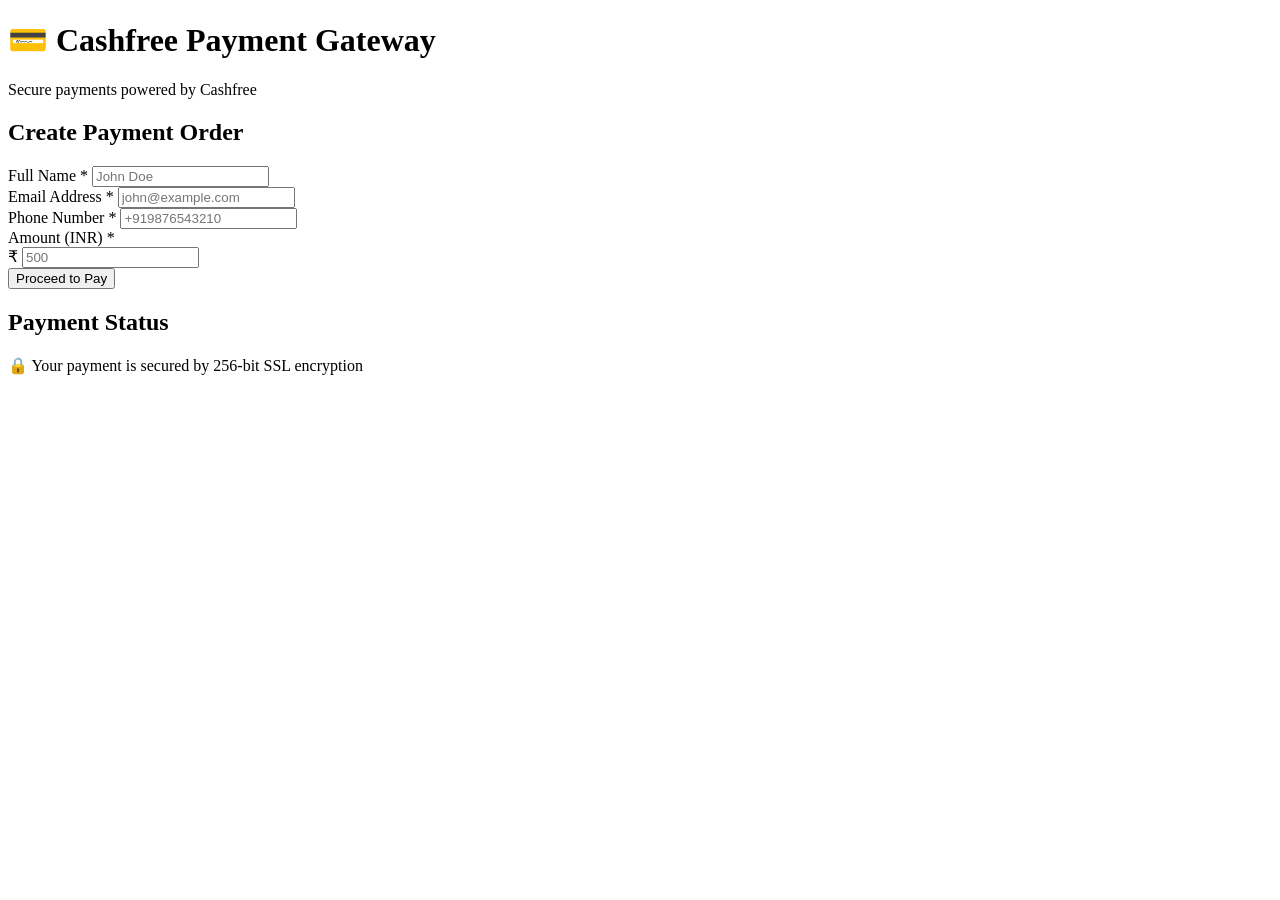
==== public/index.html @ b81585cf "Fix Cashfree SDK integration: add script tag, fix SDK v3 API, add validation and logging Co-authored" ====
<!DOCTYPE html>
<html lang="en">
<head>
  <meta charset="UTF-8" />
  <meta name="viewport" content="width=device-width, initial-scale=1.0" />
  <title>Payment Gateway – Create Order</title>
  <link rel="stylesheet" href="/css/styles.css" />
  <script src="https://sdk.cashfree.com/js/core/3.0.0/cashfree.js"></script>
</head>
<body>
  <div class="container">
    <header class="page-header">
      <h1>💳 Cashfree Payment Gateway</h1>
      <p class="subtitle">Secure payments powered by Cashfree</p>
    </header>

    <main>
      <section class="card" id="orderFormSection">
        <h2>Create Payment Order</h2>
        <form id="orderForm" novalidate>
          <div class="form-group">
            <label for="customerName">Full Name <span class="required">*</span></label>
            <input
              type="text"
              id="customerName"
              name="customerName"
              placeholder="John Doe"
              required
              maxlength="100"
              autocomplete="name"
            />
            <span class="error-msg" id="nameError"></span>
          </div>

          <div class="form-group">
            <label for="customerEmail">Email Address <span class="required">*</span></label>
            <input
              type="email"
              id="customerEmail"
              name="customerEmail"
              placeholder="john@example.com"
              required
              autocomplete="email"
            />
            <span class="error-msg" id="emailError"></span>
          </div>

          <div class="form-group">
            <label for="customerPhone">Phone Number <span class="required">*</span></label>
            <input
              type="tel"
              id="customerPhone"
              name="customerPhone"
              placeholder="+919876543210"
              required
              autocomplete="tel"
            />
            <span class="error-msg" id="phoneError"></span>
          </div>

          <div class="form-group">
            <label for="amount">Amount (INR) <span class="required">*</span></label>
            <div class="input-prefix-wrap">
              <span class="input-prefix">₹</span>
              <input
                type="number"
                id="amount"
                name="amount"
                placeholder="500"
                min="1"
                step="0.01"
                required
              />
            </div>
            <span class="error-msg" id="amountError"></span>
          </div>

          <div id="formError" class="alert alert-error hidden"></div>

          <button type="submit" id="submitBtn" class="btn btn-primary">
            <span id="btnText">Proceed to Pay</span>
            <span id="btnSpinner" class="spinner hidden"></span>
          </button>
        </form>
      </section>

      <section class="card hidden" id="statusSection">
        <h2>Payment Status</h2>
        <div id="statusContent" class="status-content"></div>
      </section>
    </main>

    <footer class="page-footer">
      <p>🔒 Your payment is secured by 256-bit SSL encryption</p>
    </footer>
  </div>

  <script src="/js/payment.js"></script>
</body>
</html>
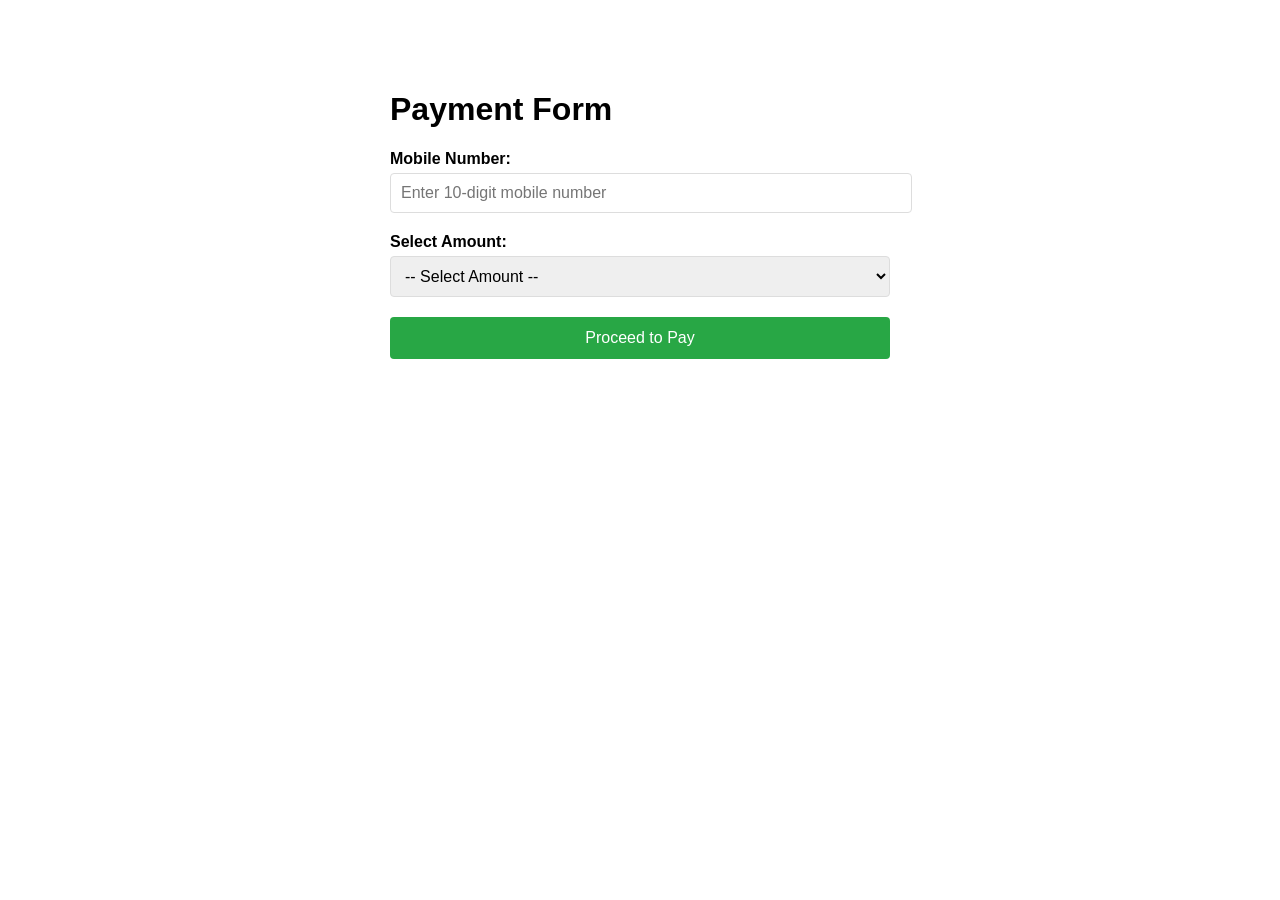
==== commit 8decca39: "Update index.html" ====
--- a/public/index.html
+++ b/public/index.html
@@ -1,100 +1,115 @@
 <!DOCTYPE html>
 <html lang="en">
 <head>
-  <meta charset="UTF-8" />
-  <meta name="viewport" content="width=device-width, initial-scale=1.0" />
-  <title>Payment Gateway – Create Order</title>
-  <link rel="stylesheet" href="/css/styles.css" />
-  <script src="https://sdk.cashfree.com/js/core/3.0.0/cashfree.js"></script>
+    <meta charset="UTF-8">
+    <meta name="viewport" content="width=device-width, initial-scale=1.0">
+    <title>Payment Gateway</title>
+    <style>
+        body { font-family: Arial; max-width: 500px; margin: 50px auto; padding: 20px; }
+        .form-group { margin-bottom: 20px; }
+        label { display: block; margin-bottom: 5px; font-weight: bold; }
+        input, select { width: 100%; padding: 10px; font-size: 16px; border: 1px solid #ddd; border-radius: 4px; }
+        button { background: #28a745; color: white; padding: 12px 20px; border: none; border-radius: 4px; font-size: 16px; cursor: pointer; width: 100%; }
+        button:hover { background: #218838; }
+        .error { color: red; font-size: 14px; margin-top: 5px; }
+    </style>
 </head>
 <body>
-  <div class="container">
-    <header class="page-header">
-      <h1>💳 Cashfree Payment Gateway</h1>
-      <p class="subtitle">Secure payments powered by Cashfree</p>
-    </header>
+    <h1>Payment Form</h1>
+    <form id="paymentForm">
+        <div class="form-group">
+            <label for="mobile">Mobile Number:</label>
+            <input type="tel" id="mobile" name="mobile" placeholder="Enter 10-digit mobile number" required pattern="[0-9]{10}" maxlength="10">
+            <div class="error" id="mobileError"></div>
+        </div>
+        
+        <div class="form-group">
+            <label for="amount">Select Amount:</label>
+            <select id="amount" name="amount" required>
+                <option value="">-- Select Amount --</option>
+                <option value="600">₹600</option>
+                <option value="1200">₹1200</option>
+                <option value="1500">₹1500</option>
+                <option value="2000">₹2000</option>
+                <option value="3000">₹3000</option>
+            </select>
+            <div class="error" id="amountError"></div>
+        </div>
 
-    <main>
-      <section class="card" id="orderFormSection">
-        <h2>Create Payment Order</h2>
-        <form id="orderForm" novalidate>
-          <div class="form-group">
-            <label for="customerName">Full Name <span class="required">*</span></label>
-            <input
-              type="text"
-              id="customerName"
-              name="customerName"
-              placeholder="John Doe"
-              required
-              maxlength="100"
-              autocomplete="name"
-            />
-            <span class="error-msg" id="nameError"></span>
-          </div>
+        <button type="submit">Proceed to Pay</button>
+    </form>
 
-          <div class="form-group">
-            <label for="customerEmail">Email Address <span class="required">*</span></label>
-            <input
-              type="email"
-              id="customerEmail"
-              name="customerEmail"
-              placeholder="john@example.com"
-              required
-              autocomplete="email"
-            />
-            <span class="error-msg" id="emailError"></span>
-          </div>
+    <script>
+        document.getElementById('paymentForm').addEventListener('submit', async (e) => {
+            e.preventDefault();
+            
+            // Clear previous errors
+            document.getElementById('mobileError').textContent = '';
+            document.getElementById('amountError').textContent = '';
 
-          <div class="form-group">
-            <label for="customerPhone">Phone Number <span class="required">*</span></label>
-            <input
-              type="tel"
-              id="customerPhone"
-              name="customerPhone"
-              placeholder="+919876543210"
-              required
-              autocomplete="tel"
-            />
-            <span class="error-msg" id="phoneError"></span>
-          </div>
+            const mobile = document.getElementById('mobile').value.trim();
+            const amount = document.getElementById('amount').value;
 
-          <div class="form-group">
-            <label for="amount">Amount (INR) <span class="required">*</span></label>
-            <div class="input-prefix-wrap">
-              <span class="input-prefix">₹</span>
-              <input
-                type="number"
-                id="amount"
-                name="amount"
-                placeholder="500"
-                min="1"
-                step="0.01"
-                required
-              />
-            </div>
-            <span class="error-msg" id="amountError"></span>
-          </div>
+            // Client-side validation
+            let isValid = true;
 
-          <div id="formError" class="alert alert-error hidden"></div>
+            if (!mobile) {
+                document.getElementById('mobileError').textContent = 'Mobile number is required';
+                isValid = false;
+            } else if (!/^[0-9]{10}$/.test(mobile)) {
+                document.getElementById('mobileError').textContent = 'Enter valid 10-digit mobile number';
+                isValid = false;
+            }
 
-          <button type="submit" id="submitBtn" class="btn btn-primary">
-            <span id="btnText">Proceed to Pay</span>
-            <span id="btnSpinner" class="spinner hidden"></span>
-          </button>
-        </form>
-      </section>
+            if (!amount) {
+                document.getElementById('amountError').textContent = 'Please select an amount';
+                isValid = false;
+            }
 
-      <section class="card hidden" id="statusSection">
-        <h2>Payment Status</h2>
-        <div id="statusContent" class="status-content"></div>
-      </section>
-    </main>
+            if (!isValid) return;
 
-    <footer class="page-footer">
-      <p>🔒 Your payment is secured by 256-bit SSL encryption</p>
-    </footer>
-  </div>
+            // Disable button to prevent double submission
+            const submitBtn = e.target.querySelector('button');
+            submitBtn.disabled = true;
+            submitBtn.textContent = 'Processing...';
 
-  <script src="/js/payment.js"></script>
+            try {
+                const response = await fetch('/api/orders', {
+                    method: 'POST',
+                    headers: {
+                        'Content-Type': 'application/json',
+                    },
+                    body: JSON.stringify({
+                        customer_phone: mobile,
+                        order_amount: amount
+                    })
+                });
+
+                const data = await response.json();
+
+                if (data.success && data.payment_link) {
+                    // Redirect to payment page
+                    window.location.href = data.payment_link;
+                } else {
+                    alert(data.message || 'Something went wrong');
+                    submitBtn.disabled = false;
+                    submitBtn.textContent = 'Proceed to Pay';
+                }
+            } catch (error) {
+                console.error('Error:', error);
+                alert('Network error. Please try again.');
+                submitBtn.disabled = false;
+                submitBtn.textContent = 'Proceed to Pay';
+            }
+        });
+
+        // Real-time mobile number validation
+        document.getElementById('mobile').addEventListener('input', function(e) {
+            this.value = this.value.replace(/[^0-9]/g, ''); // Only digits
+            if (this.value.length > 10) {
+                this.value = this.value.slice(0, 10);
+            }
+        });
+    </script>
 </body>
 </html>
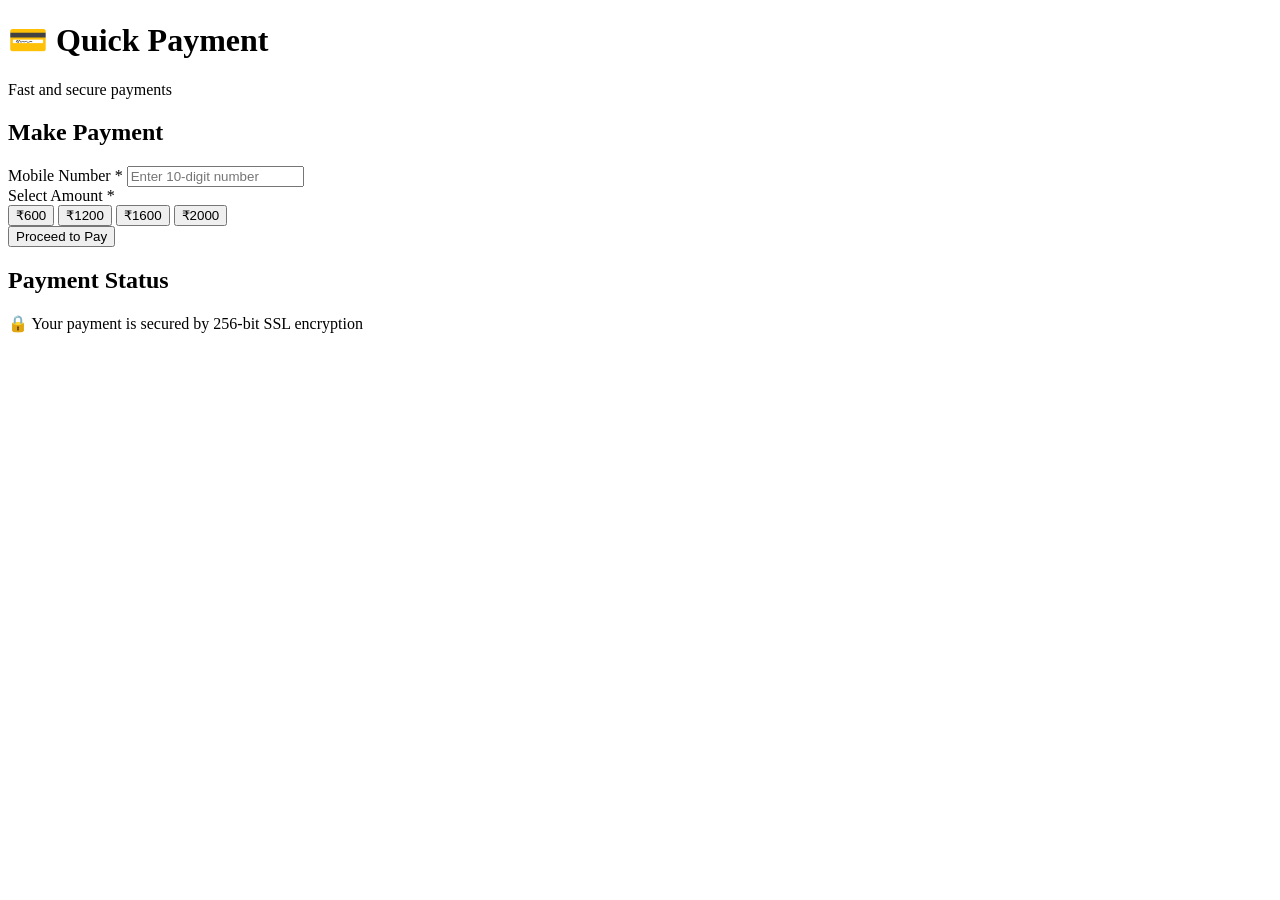
==== commit 016940df: "Update payment form for Quick Pay functionality" ====
--- a/public/index.html
+++ b/public/index.html
@@ -1,115 +1,71 @@
 <!DOCTYPE html>
 <html lang="en">
 <head>
-    <meta charset="UTF-8">
-    <meta name="viewport" content="width=device-width, initial-scale=1.0">
-    <title>Payment Gateway</title>
-    <style>
-        body { font-family: Arial; max-width: 500px; margin: 50px auto; padding: 20px; }
-        .form-group { margin-bottom: 20px; }
-        label { display: block; margin-bottom: 5px; font-weight: bold; }
-        input, select { width: 100%; padding: 10px; font-size: 16px; border: 1px solid #ddd; border-radius: 4px; }
-        button { background: #28a745; color: white; padding: 12px 20px; border: none; border-radius: 4px; font-size: 16px; cursor: pointer; width: 100%; }
-        button:hover { background: #218838; }
-        .error { color: red; font-size: 14px; margin-top: 5px; }
-    </style>
+  <meta charset="UTF-8" />
+  <meta name="viewport" content="width=device-width, initial-scale=1.0" />
+  <title>Payment Gateway – Quick Pay</title>
+  <link rel="stylesheet" href="/css/styles.css" />
+  <script src="https://sdk.cashfree.com/js/v3/cashfree.js"></script>
 </head>
 <body>
-    <h1>Payment Form</h1>
-    <form id="paymentForm">
-        <div class="form-group">
-            <label for="mobile">Mobile Number:</label>
-            <input type="tel" id="mobile" name="mobile" placeholder="Enter 10-digit mobile number" required pattern="[0-9]{10}" maxlength="10">
-            <div class="error" id="mobileError"></div>
-        </div>
-        
-        <div class="form-group">
-            <label for="amount">Select Amount:</label>
-            <select id="amount" name="amount" required>
-                <option value="">-- Select Amount --</option>
-                <option value="600">₹600</option>
-                <option value="1200">₹1200</option>
-                <option value="1500">₹1500</option>
-                <option value="2000">₹2000</option>
-                <option value="3000">₹3000</option>
-            </select>
-            <div class="error" id="amountError"></div>
-        </div>
+  <div class="container">
+    <header class="page-header">
+      <h1>💳 Quick Payment</h1>
+      <p class="subtitle">Fast and secure payments</p>
+    </header>
 
-        <button type="submit">Proceed to Pay</button>
-    </form>
+    <main>
+      <section class="card" id="paymentFormSection">
+        <h2>Make Payment</h2>
+        <form id="paymentForm" novalidate>
+          
+          <div class="form-group">
+            <label for="mobileNumber">Mobile Number <span class="required">*</span></label>
+            <input
+              type="tel"
+              id="mobileNumber"
+              name="mobileNumber"
+              placeholder="Enter 10-digit number"
+              required
+              pattern="[0-9]{10}"
+              maxlength="10"
+              autocomplete="tel"
+            />
+            <span class="error-msg" id="mobileError"></span>
+          </div>
 
-    <script>
-        document.getElementById('paymentForm').addEventListener('submit', async (e) => {
-            e.preventDefault();
-            
-            // Clear previous errors
-            document.getElementById('mobileError').textContent = '';
-            document.getElementById('amountError').textContent = '';
+          <div class="form-group">
+            <label for="amount">Select Amount <span class="required">*</span></label>
+            <div class="amount-buttons">
+              <button type="button" class="amount-btn" data-amount="600">₹600</button>
+              <button type="button" class="amount-btn" data-amount="1200">₹1200</button>
+              <button type="button" class="amount-btn" data-amount="1600">₹1600</button>
+              <button type="button" class="amount-btn" data-amount="2000">₹2000</button>
+            </div>
+            <input type="hidden" id="amount" name="amount" required />
+            <span class="error-msg" id="amountError"></span>
+          </div>
 
-            const mobile = document.getElementById('mobile').value.trim();
-            const amount = document.getElementById('amount').value;
+          <div id="formError" class="alert alert-error hidden"></div>
 
-            // Client-side validation
-            let isValid = true;
+          <button type="submit" id="submitBtn" class="btn btn-primary">
+            <span id="btnText">Proceed to Pay</span>
+            <span id="btnSpinner" class="spinner hidden"></span>
+          </button>
+        </form>
+      </section>
 
-            if (!mobile) {
-                document.getElementById('mobileError').textContent = 'Mobile number is required';
-                isValid = false;
-            } else if (!/^[0-9]{10}$/.test(mobile)) {
-                document.getElementById('mobileError').textContent = 'Enter valid 10-digit mobile number';
-                isValid = false;
-            }
+      <section class="card hidden" id="statusSection">
+        <h2>Payment Status</h2>
+        <div id="statusContent" class="status-content"></div>
+      </section>
+    </main>
 
-            if (!amount) {
-                document.getElementById('amountError').textContent = 'Please select an amount';
-                isValid = false;
-            }
+    <footer class="page-footer">
+      <p>🔒 Your payment is secured by 256-bit SSL encryption</p>
+    </footer>
+  </div>
 
-            if (!isValid) return;
-
-            // Disable button to prevent double submission
-            const submitBtn = e.target.querySelector('button');
-            submitBtn.disabled = true;
-            submitBtn.textContent = 'Processing...';
-
-            try {
-                const response = await fetch('/api/orders', {
-                    method: 'POST',
-                    headers: {
-                        'Content-Type': 'application/json',
-                    },
-                    body: JSON.stringify({
-                        customer_phone: mobile,
-                        order_amount: amount
-                    })
-                });
-
-                const data = await response.json();
-
-                if (data.success && data.payment_link) {
-                    // Redirect to payment page
-                    window.location.href = data.payment_link;
-                } else {
-                    alert(data.message || 'Something went wrong');
-                    submitBtn.disabled = false;
-                    submitBtn.textContent = 'Proceed to Pay';
-                }
-            } catch (error) {
-                console.error('Error:', error);
-                alert('Network error. Please try again.');
-                submitBtn.disabled = false;
-                submitBtn.textContent = 'Proceed to Pay';
-            }
-        });
-
-        // Real-time mobile number validation
-        document.getElementById('mobile').addEventListener('input', function(e) {
-            this.value = this.value.replace(/[^0-9]/g, ''); // Only digits
-            if (this.value.length > 10) {
-                this.value = this.value.slice(0, 10);
-            }
-        });
-    </script>
+  <script src="/js/payment.js"></script>
 </body>
 </html>
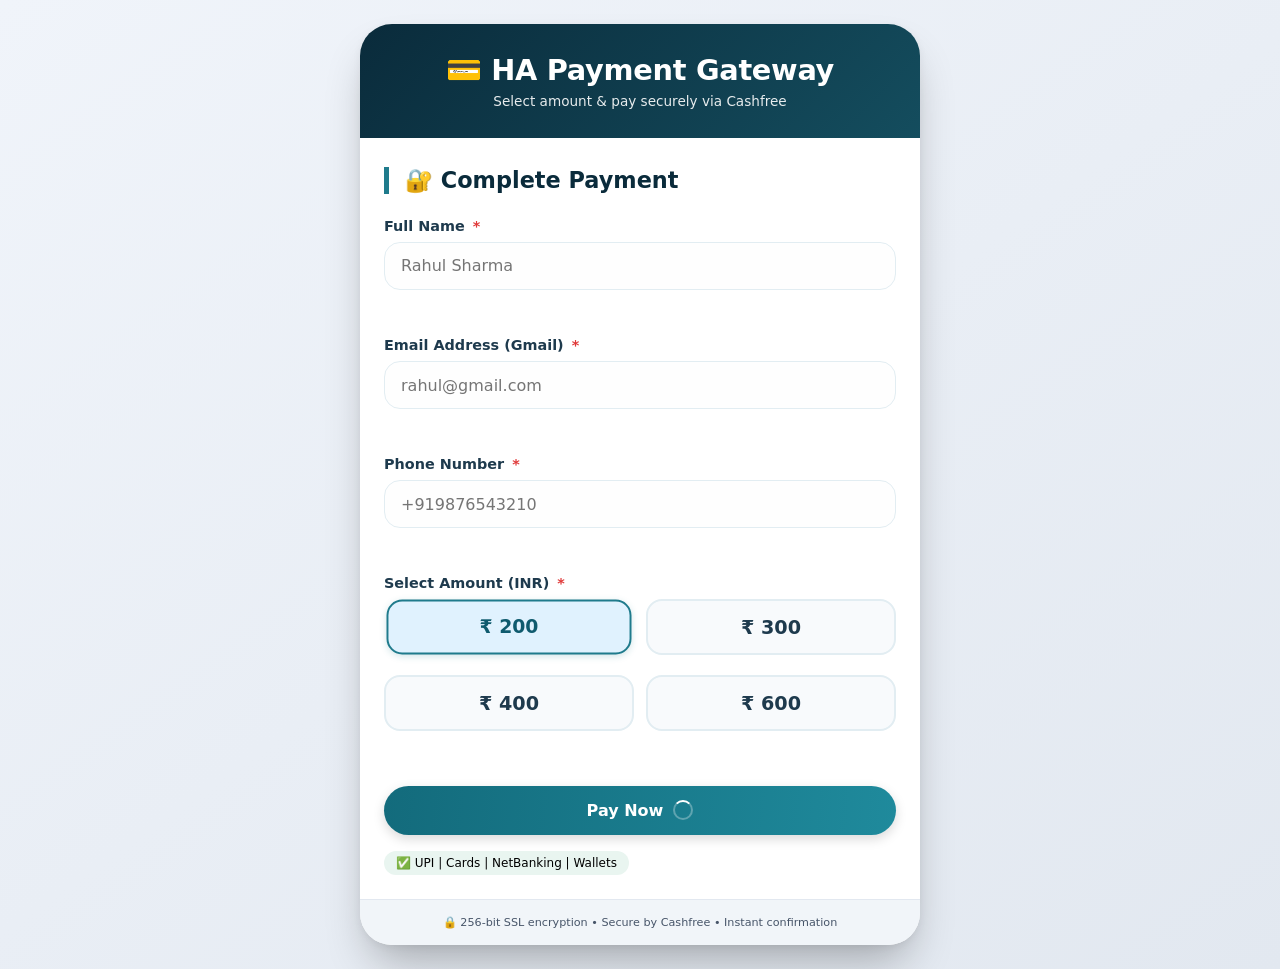
==== commit 5b1a448c: "Merge af768717dc05adeb1fe998d2f1f2e7ae0ad11fd7 into cc1dceaad7ec19956263262029e1727663e494ee" ====
--- a/public/index.html
+++ b/public/index.html
@@ -2,70 +2,637 @@
 <html lang="en">
 <head>
   <meta charset="UTF-8" />
-  <meta name="viewport" content="width=device-width, initial-scale=1.0" />
-  <title>Payment Gateway – Quick Pay</title>
-  <link rel="stylesheet" href="/css/styles.css" />
+  <meta name="viewport" content="width=device-width, initial-scale=1.0, user-scalable=yes" />
+  <title>HA Payment Gateway – Select Amount</title>
+  <!-- Cashfree JS SDK v3 -->
   <script src="https://sdk.cashfree.com/js/v3/cashfree.js"></script>
+  <style>
+    * {
+      margin: 0;
+      padding: 0;
+      box-sizing: border-box;
+      font-family: system-ui, 'Segoe UI', 'Inter', -apple-system, BlinkMacSystemFont, 'Roboto', sans-serif;
+    }
+    body {
+      background: linear-gradient(145deg, #f0f4fa 0%, #e2e8f0 100%);
+      min-height: 100vh;
+      padding: 1.5rem 1rem;
+      display: flex;
+      align-items: center;
+      justify-content: center;
+    }
+    .container {
+      max-width: 560px;
+      width: 100%;
+      margin: 0 auto;
+      background: white;
+      border-radius: 2rem;
+      box-shadow: 0 25px 45px -12px rgba(0,0,0,0.3), 0 2px 8px rgba(0,0,0,0.05);
+      overflow: hidden;
+    }
+    .page-header {
+      background: linear-gradient(135deg, #0a2b3b 0%, #144d5e 100%);
+      padding: 1.8rem 1.5rem;
+      color: white;
+      text-align: center;
+    }
+    .page-header h1 {
+      font-size: 1.8rem;
+      font-weight: 700;
+      letter-spacing: -0.3px;
+      margin-bottom: 0.4rem;
+      display: flex;
+      align-items: center;
+      justify-content: center;
+      gap: 8px;
+    }
+    .subtitle {
+      opacity: 0.9;
+      font-size: 0.85rem;
+      font-weight: 400;
+    }
+    main {
+      padding: 1.8rem 1.5rem 1.5rem;
+    }
+    .card {
+      background: #fff;
+      border-radius: 1.5rem;
+    }
+    .card h2 {
+      font-size: 1.4rem;
+      font-weight: 600;
+      margin-bottom: 1.5rem;
+      color: #0a2b3b;
+      border-left: 5px solid #1f7b8c;
+      padding-left: 1rem;
+    }
+    .form-group {
+      margin-bottom: 1.5rem;
+    }
+    label {
+      font-weight: 600;
+      display: block;
+      margin-bottom: 0.5rem;
+      color: #1e3a4d;
+      font-size: 0.9rem;
+    }
+    .required {
+      color: #e03a3a;
+      margin-left: 3px;
+    }
+    input {
+      width: 100%;
+      padding: 0.85rem 1rem;
+      border: 1.5px solid #e2edf2;
+      border-radius: 1rem;
+      font-size: 1rem;
+      background-color: #fefefe;
+      transition: 0.2s;
+      outline: none;
+    }
+    input:focus {
+      border-color: #1f7b8c;
+      box-shadow: 0 0 0 3px rgba(31,123,140,0.2);
+    }
+    /* Amount selection grid */
+    .amount-selector {
+      margin-top: 0.3rem;
+    }
+    .amount-options {
+      display: grid;
+      grid-template-columns: repeat(2, 1fr);
+      gap: 12px;
+      margin-top: 8px;
+    }
+    .amount-option {
+      position: relative;
+      cursor: pointer;
+    }
+    .amount-option input {
+      position: absolute;
+      opacity: 0;
+      width: 0;
+      height: 0;
+    }
+    .amount-card {
+      display: flex;
+      align-items: center;
+      justify-content: center;
+      background: #f8fafc;
+      border: 2px solid #e2edf2;
+      border-radius: 1rem;
+      padding: 0.9rem 0.5rem;
+      font-weight: 700;
+      font-size: 1.2rem;
+      transition: all 0.2s;
+      cursor: pointer;
+      color: #1e3a4d;
+    }
+    .amount-option input:checked + .amount-card {
+      background: #e0f2fe;
+      border-color: #1f7b8c;
+      color: #0f5b6e;
+      box-shadow: 0 2px 8px rgba(31,123,140,0.2);
+      transform: scale(0.98);
+    }
+    .amount-card:hover {
+      background: #eef2f8;
+      border-color: #b9d4e0;
+    }
+    .error-msg {
+      font-size: 0.75rem;
+      color: #e53e3e;
+      margin-top: 5px;
+      display: block;
+      min-height: 18px;
+    }
+    .alert {
+      padding: 0.85rem 1rem;
+      border-radius: 1rem;
+      margin: 1rem 0 1.2rem;
+      font-size: 0.85rem;
+    }
+    .alert-error {
+      background-color: #fee2e2;
+      border-left: 4px solid #dc2626;
+      color: #991b1b;
+    }
+    .hidden {
+      display: none;
+    }
+    .btn {
+      width: 100%;
+      padding: 0.9rem 1rem;
+      font-size: 1rem;
+      font-weight: 600;
+      border: none;
+      border-radius: 2rem;
+      cursor: pointer;
+      transition: all 0.2s;
+      display: flex;
+      align-items: center;
+      justify-content: center;
+      gap: 10px;
+      background: #1e6f5c;
+      color: white;
+      margin-top: 0.8rem;
+    }
+    .btn-primary {
+      background: linear-gradient(95deg, #136b7c 0%, #1f8a9c 100%);
+      box-shadow: 0 4px 12px rgba(0,0,0,0.15);
+    }
+    .btn-primary:hover {
+      background: linear-gradient(95deg, #0f5a6a 0%, #197a8c 100%);
+      transform: translateY(-1px);
+    }
+    .spinner {
+      width: 20px;
+      height: 20px;
+      border: 2px solid rgba(255,255,255,0.3);
+      border-radius: 50%;
+      border-top-color: white;
+      animation: spin 0.7s linear infinite;
+      display: inline-block;
+    }
+    @keyframes spin {
+      to { transform: rotate(360deg); }
+    }
+    .status-content {
+      background: #f8fafc;
+      border-radius: 1.2rem;
+      padding: 1.4rem;
+      border: 1px solid #e2edf2;
+      word-break: break-word;
+    }
+    .page-footer {
+      background: #f1f5f9;
+      text-align: center;
+      padding: 1rem;
+      font-size: 0.7rem;
+      color: #475569;
+      border-top: 1px solid #e2e8f0;
+    }
+    @media (max-width: 480px) {
+      main { padding: 1.3rem; }
+      .page-header h1 { font-size: 1.5rem; }
+      .amount-options {
+        grid-template-columns: repeat(2, 1fr);
+        gap: 10px;
+      }
+    }
+    .badge-payment {
+      display: inline-block;
+      background: #e9f5f0;
+      padding: 5px 12px;
+      border-radius: 40px;
+      font-size: 0.75rem;
+      margin-top: 8px;
+    }
+    button:disabled {
+      opacity: 0.7;
+      cursor: not-allowed;
+    }
+  </style>
 </head>
 <body>
-  <div class="container">
-    <header class="page-header">
-      <h1>💳 Quick Payment</h1>
-      <p class="subtitle">Fast and secure payments</p>
-    </header>
-
-    <main>
-      <section class="card" id="paymentFormSection">
-        <h2>Make Payment</h2>
-        <form id="paymentForm" novalidate>
-          
-          <div class="form-group">
-            <label for="mobileNumber">Mobile Number <span class="required">*</span></label>
-            <input
-              type="tel"
-              id="mobileNumber"
-              name="mobileNumber"
-              placeholder="Enter 10-digit number"
-              required
-              pattern="[0-9]{10}"
-              maxlength="10"
-              autocomplete="tel"
-            />
-            <span class="error-msg" id="mobileError"></span>
+<div class="container">
+  <header class="page-header">
+    <h1>💳 HA Payment Gateway</h1>
+    <p class="subtitle">Select amount & pay securely via Cashfree</p>
+  </header>
+
+  <main>
+    <!-- Order creation section -->
+    <section class="card" id="orderFormSection">
+      <h2>🔐 Complete Payment</h2>
+      <form id="orderForm" novalidate>
+        <div class="form-group">
+          <label for="customerName">Full Name <span class="required">*</span></label>
+          <input type="text" id="customerName" name="customerName" placeholder="Rahul Sharma" required maxlength="100" autocomplete="name" />
+          <span class="error-msg" id="nameError"></span>
+        </div>
+
+        <div class="form-group">
+          <label for="customerEmail">Email Address (Gmail) <span class="required">*</span></label>
+          <input type="email" id="customerEmail" name="customerEmail" placeholder="rahul@gmail.com" required autocomplete="email" />
+          <span class="error-msg" id="emailError"></span>
+        </div>
+
+        <div class="form-group">
+          <label for="customerPhone">Phone Number <span class="required">*</span></label>
+          <input type="tel" id="customerPhone" name="customerPhone" placeholder="+919876543210" required autocomplete="tel" />
+          <span class="error-msg" id="phoneError"></span>
+        </div>
+
+        <!-- AMOUNT SELECTOR: only predefined options (200, 300, 400, 600) -->
+        <div class="form-group">
+          <label>Select Amount (INR) <span class="required">*</span></label>
+          <div class="amount-selector">
+            <div class="amount-options" id="amountOptions">
+              <label class="amount-option">
+                <input type="radio" name="amountRadio" value="200" checked> 
+                <span class="amount-card">₹ 200</span>
+              </label>
+              <label class="amount-option">
+                <input type="radio" name="amountRadio" value="300"> 
+                <span class="amount-card">₹ 300</span>
+              </label>
+              <label class="amount-option">
+                <input type="radio" name="amountRadio" value="400"> 
+                <span class="amount-card">₹ 400</span>
+              </label>
+              <label class="amount-option">
+                <input type="radio" name="amountRadio" value="600"> 
+                <span class="amount-card">₹ 600</span>
+              </label>
+            </div>
           </div>
-
-          <div class="form-group">
-            <label for="amount">Select Amount <span class="required">*</span></label>
-            <div class="amount-buttons">
-              <button type="button" class="amount-btn" data-amount="600">₹600</button>
-              <button type="button" class="amount-btn" data-amount="1200">₹1200</button>
-              <button type="button" class="amount-btn" data-amount="1600">₹1600</button>
-              <button type="button" class="amount-btn" data-amount="2000">₹2000</button>
-            </div>
-            <input type="hidden" id="amount" name="amount" required />
-            <span class="error-msg" id="amountError"></span>
-          </div>
-
-          <div id="formError" class="alert alert-error hidden"></div>
-
-          <button type="submit" id="submitBtn" class="btn btn-primary">
-            <span id="btnText">Proceed to Pay</span>
-            <span id="btnSpinner" class="spinner hidden"></span>
-          </button>
-        </form>
-      </section>
-
-      <section class="card hidden" id="statusSection">
-        <h2>Payment Status</h2>
-        <div id="statusContent" class="status-content"></div>
-      </section>
-    </main>
-
-    <footer class="page-footer">
-      <p>🔒 Your payment is secured by 256-bit SSL encryption</p>
-    </footer>
-  </div>
-
-  <script src="/js/payment.js"></script>
+          <span class="error-msg" id="amountError"></span>
+        </div>
+
+        <div id="formError" class="alert alert-error hidden"></div>
+
+        <button type="submit" id="submitBtn" class="btn btn-primary">
+          <span id="btnText">Pay Now</span>
+          <span id="btnSpinner" class="spinner hidden"></span>
+        </button>
+        <div class="badge-payment" style="text-align:center; margin-top:16px;">✅ UPI | Cards | NetBanking | Wallets</div>
+      </form>
+    </section>
+
+    <!-- Payment status section (shown after payment attempt) -->
+    <section class="card hidden" id="statusSection">
+      <h2>📋 Payment Status</h2>
+      <div id="statusContent" class="status-content"></div>
+      <button id="resetPaymentBtn" class="btn" style="background:#e9ecef; color:#1f3a4b; margin-top: 1rem;">➕ New Payment</button>
+    </section>
+  </main>
+
+  <footer class="page-footer">
+    <p>🔒 256-bit SSL encryption • Secure by Cashfree • Instant confirmation</p>
+  </footer>
+</div>
+
+<script>
+  // ============================================================
+  // CONFIGURATION: UPDATE WITH YOUR ACTUAL BACKEND URL
+  // GitHub repo: https://github.com/bhumialokeshh96-code/Payment-server-
+  // Expected endpoints: 
+  //    POST /api/create-order   -> returns { payment_session_id, order_id }
+  //    GET  /api/order-status?order_id=xxx (optional)
+  // ============================================================
+  const BACKEND_BASE_URL = 'https://your-backend-url.onrender.com';   // <-- REPLACE WITH YOUR LIVE BACKEND URL
+  // For local testing use: 'http://localhost:3000'
+  
+  const CREATE_ORDER_URL = `${BACKEND_BASE_URL}/api/create-order`;
+  const ORDER_STATUS_URL = `${BACKEND_BASE_URL}/api/order-status`;   // optional, but safe
+  
+  // Cashfree App ID (Client ID) - REPLACE WITH YOUR CASHFREE APP ID from dashboard
+  const CASHFREE_APP_ID = 'TEST1012345678901';    // <-- IMPORTANT: Replace with actual ID (starts with TEST or LIVE)
+  
+  let cashfree;
+  if (typeof Cashfree !== 'undefined') {
+    cashfree = new Cashfree(CASHFREE_APP_ID);
+  } else {
+    console.warn("Cashfree SDK not loaded. Ensure internet connection.");
+  }
+  
+  // DOM elements
+  const orderForm = document.getElementById('orderForm');
+  const submitBtn = document.getElementById('submitBtn');
+  const btnTextSpan = document.getElementById('btnText');
+  const btnSpinner = document.getElementById('btnSpinner');
+  const formErrorDiv = document.getElementById('formError');
+  const orderFormSection = document.getElementById('orderFormSection');
+  const statusSection = document.getElementById('statusSection');
+  const statusContent = document.getElementById('statusContent');
+  const resetBtn = document.getElementById('resetPaymentBtn');
+  
+  // Helper: get selected amount from radio buttons
+  function getSelectedAmount() {
+    const radioButtons = document.querySelectorAll('input[name="amountRadio"]');
+    for (let radio of radioButtons) {
+      if (radio.checked) {
+        return parseFloat(radio.value);
+      }
+    }
+    return 200; // fallback default
+  }
+  
+  function setLoading(isLoading) {
+    if (isLoading) {
+      btnTextSpan.classList.add('hidden');
+      btnSpinner.classList.remove('hidden');
+      submitBtn.disabled = true;
+    } else {
+      btnTextSpan.classList.remove('hidden');
+      btnSpinner.classList.add('hidden');
+      submitBtn.disabled = false;
+    }
+  }
+  
+  function showFormError(message) {
+    formErrorDiv.textContent = message;
+    formErrorDiv.classList.remove('hidden');
+    setTimeout(() => {
+      if (formErrorDiv) formErrorDiv.classList.add('hidden');
+    }, 5000);
+  }
+  
+  function clearFieldErrors() {
+    document.getElementById('nameError').innerText = '';
+    document.getElementById('emailError').innerText = '';
+    document.getElementById('phoneError').innerText = '';
+    document.getElementById('amountError').innerText = '';
+  }
+  
+  function validateForm(name, email, phone, amount) {
+    let isValid = true;
+    clearFieldErrors();
+    if (!name || name.trim().length < 2) {
+      document.getElementById('nameError').innerText = 'Enter valid full name (min 2 characters)';
+      isValid = false;
+    }
+    const emailRegex = /^[^\s@]+@([^\s@]+\.)+[^\s@]+$/;
+    if (!email || !emailRegex.test(email)) {
+      document.getElementById('emailError').innerText = 'Valid email required (example@gmail.com)';
+      isValid = false;
+    }
+    const phoneRegex = /^\+?[0-9]{10,15}$/;
+    let cleanPhone = phone.replace(/\s/g, '');
+    if (!cleanPhone.match(/^\+?[0-9]{10,15}$/)) {
+      document.getElementById('phoneError').innerText = 'Valid phone number with 10-15 digits';
+      isValid = false;
+    }
+    if (!amount || amount <= 0 || isNaN(amount)) {
+      document.getElementById('amountError').innerText = 'Please select a valid amount';
+      isValid = false;
+    } else if (![200, 300, 400, 600].includes(amount)) {
+      document.getElementById('amountError').innerText = 'Amount must be one of ₹200, ₹300, ₹400, ₹600';
+      isValid = false;
+    }
+    return isValid;
+  }
+  
+  // Create order via your backend
+  async function createPaymentOrder(payload) {
+    try {
+      const response = await fetch(CREATE_ORDER_URL, {
+        method: 'POST',
+        headers: { 'Content-Type': 'application/json' },
+        body: JSON.stringify(payload)
+      });
+      if (!response.ok) {
+        let errorDetail = `HTTP ${response.status}`;
+        try {
+          const errData = await response.json();
+          errorDetail = errData.message || errData.error || errorDetail;
+        } catch(e) {}
+        throw new Error(`Server error: ${errorDetail}`);
+      }
+      const data = await response.json();
+      if (!data.payment_session_id) {
+        throw new Error('Invalid response from server: missing payment_session_id');
+      }
+      return data;
+    } catch (err) {
+      console.error('Create order API error:', err);
+      throw err;
+    }
+  }
+  
+  // Optional: fetch order status from backend
+  async function fetchOrderStatus(orderId) {
+    if (!ORDER_STATUS_URL) return null;
+    try {
+      const res = await fetch(`${ORDER_STATUS_URL}?order_id=${orderId}`);
+      if (res.ok) {
+        const statusData = await res.json();
+        return statusData;
+      }
+    } catch (err) {
+      console.warn("Status fetch failed", err);
+    }
+    return null;
+  }
+  
+  // Render status UI after payment return
+  function renderPaymentStatus(orderData, paymentSessionId) {
+    let statusHtml = `<div><strong>🆔 Order ID:</strong> ${orderData.order_id || 'N/A'}</div>`;
+    statusHtml += `<div><strong>💰 Amount:</strong> ₹${orderData.amount || '—'}</div>`;
+    statusHtml += `<div><strong>📧 Email:</strong> ${orderData.customer_email || '—'}</div>`;
+    statusHtml += `<div><strong>📞 Phone:</strong> ${orderData.customer_phone || '—'}</div>`;
+    statusHtml += `<div style="margin-top:12px;"><span class="badge-payment" style="background:#e0f2fe;">✅ Payment initiated via Cashfree</span></div>`;
+    statusHtml += `<div style="margin-top: 12px;"><small>🔁 Once payment is completed, Cashfree will process. Check your bank/UPI app for confirmation.</small></div>`;
+    if (paymentSessionId) {
+      statusHtml += `<div style="margin-top:10px; font-size:12px; background:#f0f4f9; padding:8px; border-radius:12px;">Session ID: ${paymentSessionId.substring(0,24)}...</div>`;
+    }
+    return statusHtml;
+  }
+  
+  // MAIN PAYMENT SUBMIT HANDLER
+  async function handlePaymentSubmit(event) {
+    event.preventDefault();
+    formErrorDiv.classList.add('hidden');
+    
+    const name = document.getElementById('customerName').value.trim();
+    const email = document.getElementById('customerEmail').value.trim();
+    let phone = document.getElementById('customerPhone').value.trim();
+    const amount = getSelectedAmount();   // only 200,300,400,600
+    
+    if (!validateForm(name, email, phone, amount)) return;
+    
+    // Format phone to international standard for Cashfree
+    let cleanPhone = phone.replace(/\D/g, '');
+    if (cleanPhone.length === 10) cleanPhone = `+91${cleanPhone}`;
+    else if (cleanPhone.length === 12 && cleanPhone.startsWith('91')) cleanPhone = `+${cleanPhone}`;
+    else if (!cleanPhone.startsWith('+')) cleanPhone = `+${cleanPhone}`;
+    
+    setLoading(true);
+    
+    const orderPayload = {
+      customer_name: name,
+      customer_email: email,
+      customer_phone: cleanPhone,
+      order_amount: amount,
+      order_currency: 'INR',
+      return_url: window.location.href,   // redirect back after payment
+    };
+    
+    try {
+      // Step 1: Create order on your backend (connects to Cashfree)
+      const orderResponse = await createPaymentOrder(orderPayload);
+      const { payment_session_id, order_id } = orderResponse;
+      
+      if (!payment_session_id) throw new Error('No payment session id');
+      
+      // Step 2: Initialize Cashfree checkout
+      if (!cashfree) {
+        throw new Error('Cashfree SDK missing. Please refresh or check App ID.');
+      }
+      
+      // Store order info in sessionStorage for after return
+      sessionStorage.setItem('lastOrder', JSON.stringify({
+        order_id: order_id,
+        amount: amount,
+        customer_email: email,
+        customer_phone: cleanPhone,
+        payment_session_id: payment_session_id,
+        timestamp: Date.now()
+      }));
+      
+      // Open Cashfree checkout modal/redirect
+      await cashfree.checkout({
+        paymentSessionId: payment_session_id,
+        returnUrl: window.location.origin + window.location.pathname + '?payment_status=return'
+      });
+      
+      // Note: The checkout redirects away, so code after this may not execute immediately.
+    } catch (err) {
+      console.error('Payment initiation error:', err);
+      showFormError(err.message || 'Unable to create order. Check backend or Cashfree keys.');
+      setLoading(false);
+    }
+  }
+  
+  // Function to check if returning from Cashfree and show status
+  async function checkForPaymentReturn() {
+    const urlParams = new URLSearchParams(window.location.search);
+    const paymentReturn = urlParams.get('payment_status');
+    const orderIdParam = urlParams.get('order_id');
+    
+    const storedRaw = sessionStorage.getItem('lastOrder');
+    let lastOrderData = null;
+    if (storedRaw) {
+      try { lastOrderData = JSON.parse(storedRaw); } catch(e) {}
+    }
+    
+    / If return detected, show status section
+    if (paymentReturn === 'return' || orderIdParam || (lastOrderData && lastOrderData.order_id)) {
+      orderFormSection.classList.add('hidden');
+      statusSection.classList.remove('hidden');
+      
+      let displayOrderId = orderIdParam || (lastOrderData ? lastOrderData.order_id : 'N/A');
+      let displayAmount = lastOrderData ? lastOrderData.amount : '—';
+      let displayEmail = lastOrderData ? lastOrderData.customer_email : '—';
+      let displayPhone = lastOrderData ? lastOrderData.customer_phone : '—';
+      let sessionId = lastOrderData ? lastOrderData.payment_session_id : null;
+      
+      // Attempt to fetch latest status from backend if order_id exists
+      let extraStatusHtml = '';
+      if (displayOrderId && displayOrderId !== 'N/A') {
+        const serverStatus = await fetchOrderStatus(displayOrderId);
+        if (serverStatus && (serverStatus.payment_status || serverStatus.status)) {
+          const statusText = serverStatus.payment_status || serverStatus.status;
+          extraStatusHtml = `<div style="margin-top:12px; background:#dcfce7; padding:8px; border-radius:12px;"><strong>✅ Server Status:</strong> ${statusText.toUpperCase()}</div>`;
+        } else {
+          extraStatusHtml = `<div style="margin-top:12px; background:#fff3bf; padding:8px; border-radius:12px;">⏳ Payment is being processed. Please check your payment method or contact support with Order ID: ${displayOrderId}</div>`;
+        }
+      } else {
+        extraStatusHtml = `<div style="margin-top:12px;">💡 Your order is created. Payment status will update shortly in your Cashfree dashboard.</div>`;
+      }
+      
+      let finalHtml = `
+        <div><strong>🧾 Order Reference:</strong> ${displayOrderId}</div>
+        <div><strong>💵 Amount:</strong> ₹${displayAmount}</div>
+        <div><strong>📧 Email:</strong> ${displayEmail}</div>
+        <div><strong>📱 Mobile:</strong> ${displayPhone}</div>
+        ${sessionId ? `<div><strong>🔑 Session ID:</strong> ${sessionId.substring(0,24)}...</div>` : ''}
+        <hr style="margin: 12px 0;">
+        <div><strong>🔄 Payment flow:</strong> You have been redirected from Cashfree. If amount is deducted, settlement happens as per bank timelines.</div>
+        ${extraStatusHtml}
+        <div style="margin-top: 14px; font-size:0.75rem; background:#eef2ff; padding:8px; border-radius:12px;">📞 Need help? Share Order ID with support.</div>
+      `;
+      statusContent.innerHTML = finalHtml;
+      
+      // Clean URL parameters
+      if (window.history.replaceState) {
+        const cleanUrl = window.location.origin + window.location.pathname;
+        window.history.replaceState({}, document.title, cleanUrl);
+      }
+    } else {
+      // normal landing: show order form
+      orderFormSection.classList.remove('hidden');
+      statusSection.classList.add('hidden');
+      if (!paymentReturn && !orderIdParam) {
+        sessionStorage.removeItem('lastOrder');
+      }
+    }
+  }
+  
+  // Reset to order form (new payment)
+  function resetToOrderForm() {
+    orderFormSection.classList.remove('hidden');
+    statusSection.classList.add('hidden');
+    // Reset form fields but keep default amount selection (200 checked)
+    document.getElementById('customerName').value = '';
+    document.getElementById('customerEmail').value = '';
+    document.getElementById('customerPhone').value = '';
+    // set default radio 200 as checked
+    const radio200 = document.querySelector('input[name="amountRadio"][value="200"]');
+    if (radio200) radio200.checked = true;
+    clearFieldErrors();
+    formErrorDiv.classList.add('hidden');
+    sessionStorage.removeItem('lastOrder');
+  }
+  
+  // Event listeners
+  if (orderForm) orderForm.addEventListener('submit', handlePaymentSubmit);
+  if (resetBtn) resetBtn.addEventListener('click', resetToOrderForm);
+  
+  window.addEventListener('DOMContentLoaded', () => {
+    checkForPaymentReturn();
+    if (typeof Cashfree === 'undefined') {
+      console.warn('Cashfree SDK not loaded');
+      showFormError('Payment SDK unavailable. Please refresh or check network.');
+    } else {
+      if (!cashfree && typeof Cashfree !== 'undefined') {
+        try {
+          cashfree = new Cashfree(CASHFREE_APP_ID);
+        } catch(e) { console.error(e); }
+      }
+    }
+  });
+</script>
 </body>
 </html>
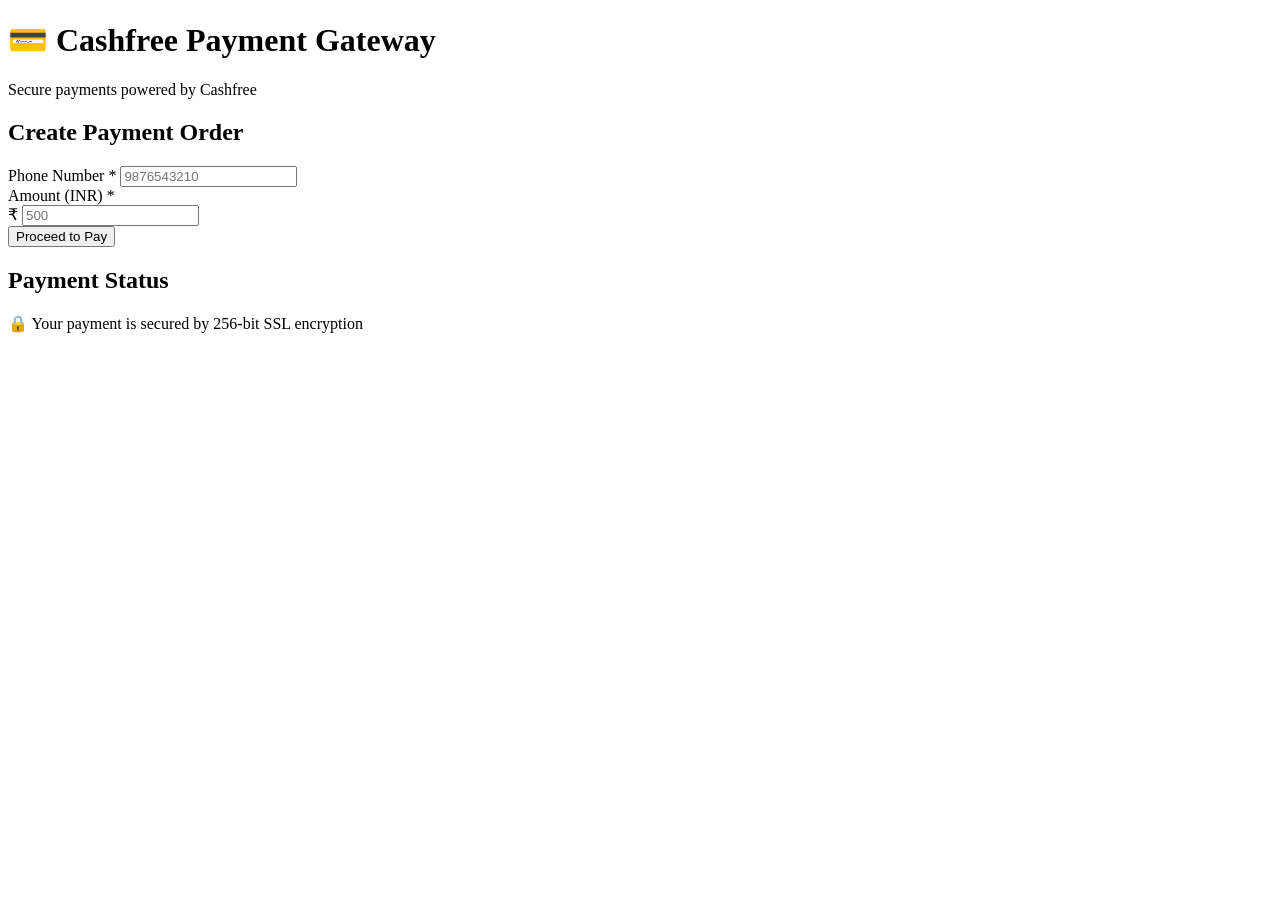
==== commit 88dc2088: "Update index.html" ====
--- a/public/index.html
+++ b/public/index.html
@@ -2,637 +2,72 @@
 <html lang="en">
 <head>
   <meta charset="UTF-8" />
-  <meta name="viewport" content="width=device-width, initial-scale=1.0, user-scalable=yes" />
-  <title>HA Payment Gateway – Select Amount</title>
-  <!-- Cashfree JS SDK v3 -->
+  <meta name="viewport" content="width=device-width, initial-scale=1.0" />
+  <title>Payment Gateway – Create Order</title>
+  <link rel="stylesheet" href="/css/styles.css" />
   <script src="https://sdk.cashfree.com/js/v3/cashfree.js"></script>
-  <style>
-    * {
-      margin: 0;
-      padding: 0;
-      box-sizing: border-box;
-      font-family: system-ui, 'Segoe UI', 'Inter', -apple-system, BlinkMacSystemFont, 'Roboto', sans-serif;
-    }
-    body {
-      background: linear-gradient(145deg, #f0f4fa 0%, #e2e8f0 100%);
-      min-height: 100vh;
-      padding: 1.5rem 1rem;
-      display: flex;
-      align-items: center;
-      justify-content: center;
-    }
-    .container {
-      max-width: 560px;
-      width: 100%;
-      margin: 0 auto;
-      background: white;
-      border-radius: 2rem;
-      box-shadow: 0 25px 45px -12px rgba(0,0,0,0.3), 0 2px 8px rgba(0,0,0,0.05);
-      overflow: hidden;
-    }
-    .page-header {
-      background: linear-gradient(135deg, #0a2b3b 0%, #144d5e 100%);
-      padding: 1.8rem 1.5rem;
-      color: white;
-      text-align: center;
-    }
-    .page-header h1 {
-      font-size: 1.8rem;
-      font-weight: 700;
-      letter-spacing: -0.3px;
-      margin-bottom: 0.4rem;
-      display: flex;
-      align-items: center;
-      justify-content: center;
-      gap: 8px;
-    }
-    .subtitle {
-      opacity: 0.9;
-      font-size: 0.85rem;
-      font-weight: 400;
-    }
-    main {
-      padding: 1.8rem 1.5rem 1.5rem;
-    }
-    .card {
-      background: #fff;
-      border-radius: 1.5rem;
-    }
-    .card h2 {
-      font-size: 1.4rem;
-      font-weight: 600;
-      margin-bottom: 1.5rem;
-      color: #0a2b3b;
-      border-left: 5px solid #1f7b8c;
-      padding-left: 1rem;
-    }
-    .form-group {
-      margin-bottom: 1.5rem;
-    }
-    label {
-      font-weight: 600;
-      display: block;
-      margin-bottom: 0.5rem;
-      color: #1e3a4d;
-      font-size: 0.9rem;
-    }
-    .required {
-      color: #e03a3a;
-      margin-left: 3px;
-    }
-    input {
-      width: 100%;
-      padding: 0.85rem 1rem;
-      border: 1.5px solid #e2edf2;
-      border-radius: 1rem;
-      font-size: 1rem;
-      background-color: #fefefe;
-      transition: 0.2s;
-      outline: none;
-    }
-    input:focus {
-      border-color: #1f7b8c;
-      box-shadow: 0 0 0 3px rgba(31,123,140,0.2);
-    }
-    /* Amount selection grid */
-    .amount-selector {
-      margin-top: 0.3rem;
-    }
-    .amount-options {
-      display: grid;
-      grid-template-columns: repeat(2, 1fr);
-      gap: 12px;
-      margin-top: 8px;
-    }
-    .amount-option {
-      position: relative;
-      cursor: pointer;
-    }
-    .amount-option input {
-      position: absolute;
-      opacity: 0;
-      width: 0;
-      height: 0;
-    }
-    .amount-card {
-      display: flex;
-      align-items: center;
-      justify-content: center;
-      background: #f8fafc;
-      border: 2px solid #e2edf2;
-      border-radius: 1rem;
-      padding: 0.9rem 0.5rem;
-      font-weight: 700;
-      font-size: 1.2rem;
-      transition: all 0.2s;
-      cursor: pointer;
-      color: #1e3a4d;
-    }
-    .amount-option input:checked + .amount-card {
-      background: #e0f2fe;
-      border-color: #1f7b8c;
-      color: #0f5b6e;
-      box-shadow: 0 2px 8px rgba(31,123,140,0.2);
-      transform: scale(0.98);
-    }
-    .amount-card:hover {
-      background: #eef2f8;
-      border-color: #b9d4e0;
-    }
-    .error-msg {
-      font-size: 0.75rem;
-      color: #e53e3e;
-      margin-top: 5px;
-      display: block;
-      min-height: 18px;
-    }
-    .alert {
-      padding: 0.85rem 1rem;
-      border-radius: 1rem;
-      margin: 1rem 0 1.2rem;
-      font-size: 0.85rem;
-    }
-    .alert-error {
-      background-color: #fee2e2;
-      border-left: 4px solid #dc2626;
-      color: #991b1b;
-    }
-    .hidden {
-      display: none;
-    }
-    .btn {
-      width: 100%;
-      padding: 0.9rem 1rem;
-      font-size: 1rem;
-      font-weight: 600;
-      border: none;
-      border-radius: 2rem;
-      cursor: pointer;
-      transition: all 0.2s;
-      display: flex;
-      align-items: center;
-      justify-content: center;
-      gap: 10px;
-      background: #1e6f5c;
-      color: white;
-      margin-top: 0.8rem;
-    }
-    .btn-primary {
-      background: linear-gradient(95deg, #136b7c 0%, #1f8a9c 100%);
-      box-shadow: 0 4px 12px rgba(0,0,0,0.15);
-    }
-    .btn-primary:hover {
-      background: linear-gradient(95deg, #0f5a6a 0%, #197a8c 100%);
-      transform: translateY(-1px);
-    }
-    .spinner {
-      width: 20px;
-      height: 20px;
-      border: 2px solid rgba(255,255,255,0.3);
-      border-radius: 50%;
-      border-top-color: white;
-      animation: spin 0.7s linear infinite;
-      display: inline-block;
-    }
-    @keyframes spin {
-      to { transform: rotate(360deg); }
-    }
-    .status-content {
-      background: #f8fafc;
-      border-radius: 1.2rem;
-      padding: 1.4rem;
-      border: 1px solid #e2edf2;
-      word-break: break-word;
-    }
-    .page-footer {
-      background: #f1f5f9;
-      text-align: center;
-      padding: 1rem;
-      font-size: 0.7rem;
-      color: #475569;
-      border-top: 1px solid #e2e8f0;
-    }
-    @media (max-width: 480px) {
-      main { padding: 1.3rem; }
-      .page-header h1 { font-size: 1.5rem; }
-      .amount-options {
-        grid-template-columns: repeat(2, 1fr);
-        gap: 10px;
-      }
-    }
-    .badge-payment {
-      display: inline-block;
-      background: #e9f5f0;
-      padding: 5px 12px;
-      border-radius: 40px;
-      font-size: 0.75rem;
-      margin-top: 8px;
-    }
-    button:disabled {
-      opacity: 0.7;
-      cursor: not-allowed;
-    }
-  </style>
 </head>
 <body>
-<div class="container">
-  <header class="page-header">
-    <h1>💳 HA Payment Gateway</h1>
-    <p class="subtitle">Select amount & pay securely via Cashfree</p>
-  </header>
+  <div class="container">
+    <header class="page-header">
+      <h1>💳 Cashfree Payment Gateway</h1>
+      <p class="subtitle">Secure payments powered by Cashfree</p>
+    </header>
 
-  <main>
-    <!-- Order creation section -->
-    <section class="card" id="orderFormSection">
-      <h2>🔐 Complete Payment</h2>
-      <form id="orderForm" novalidate>
-        <div class="form-group">
-          <label for="customerName">Full Name <span class="required">*</span></label>
-          <input type="text" id="customerName" name="customerName" placeholder="Rahul Sharma" required maxlength="100" autocomplete="name" />
-          <span class="error-msg" id="nameError"></span>
-        </div>
+    <main>
+      <section class="card" id="orderFormSection">
+        <h2>Create Payment Order</h2>
+        <form id="orderForm" novalidate>
+          <div class="form-group">
+            <label for="customerPhone">Phone Number <span class="required">*</span></label>
+            <input
+              type="tel"
+              id="customerPhone"
+              name="customerPhone"
+              placeholder="9876543210"
+              required
+              autocomplete="tel"
+            />
+            <span class="error-msg" id="phoneError"></span>
+          </div>
 
-        <div class="form-group">
-          <label for="customerEmail">Email Address (Gmail) <span class="required">*</span></label>
-          <input type="email" id="customerEmail" name="customerEmail" placeholder="rahul@gmail.com" required autocomplete="email" />
-          <span class="error-msg" id="emailError"></span>
-        </div>
+          <div class="form-group">
+            <label for="amount">Amount (INR) <span class="required">*</span></label>
+            <div class="input-prefix-wrap">
+              <span class="input-prefix">₹</span>
+              <input
+                type="number"
+                id="amount"
+                name="amount"
+                placeholder="500"
+                min="1"
+                step="0.01"
+                required
+              />
+            </div>
+            <span class="error-msg" id="amountError"></span>
+          </div>
 
-        <div class="form-group">
-          <label for="customerPhone">Phone Number <span class="required">*</span></label>
-          <input type="tel" id="customerPhone" name="customerPhone" placeholder="+919876543210" required autocomplete="tel" />
-          <span class="error-msg" id="phoneError"></span>
-        </div>
+          <div id="formError" class="alert alert-error hidden"></div>
 
-        <!-- AMOUNT SELECTOR: only predefined options (200, 300, 400, 600) -->
-        <div class="form-group">
-          <label>Select Amount (INR) <span class="required">*</span></label>
-          <div class="amount-selector">
-            <div class="amount-options" id="amountOptions">
-              <label class="amount-option">
-                <input type="radio" name="amountRadio" value="200" checked> 
-                <span class="amount-card">₹ 200</span>
-              </label>
-              <label class="amount-option">
-                <input type="radio" name="amountRadio" value="300"> 
-                <span class="amount-card">₹ 300</span>
-              </label>
-              <label class="amount-option">
-                <input type="radio" name="amountRadio" value="400"> 
-                <span class="amount-card">₹ 400</span>
-              </label>
-              <label class="amount-option">
-                <input type="radio" name="amountRadio" value="600"> 
-                <span class="amount-card">₹ 600</span>
-              </label>
-            </div>
-          </div>
-          <span class="error-msg" id="amountError"></span>
-        </div>
+          <button type="submit" id="submitBtn" class="btn btn-primary">
+            <span id="btnText">Proceed to Pay</span>
+            <span id="btnSpinner" class="spinner hidden"></span>
+          </button>
+        </form>
+      </section>
 
-        <div id="formError" class="alert alert-error hidden"></div>
+      <section class="card hidden" id="statusSection">
+        <h2>Payment Status</h2>
+        <div id="statusContent" class="status-content"></div>
+      </section>
+    </main>
 
-        <button type="submit" id="submitBtn" class="btn btn-primary">
-          <span id="btnText">Pay Now</span>
-          <span id="btnSpinner" class="spinner hidden"></span>
-        </button>
-        <div class="badge-payment" style="text-align:center; margin-top:16px;">✅ UPI | Cards | NetBanking | Wallets</div>
-      </form>
-    </section>
+    <footer class="page-footer">
+      <p>🔒 Your payment is secured by 256-bit SSL encryption</p>
+    </footer>
+  </div>
 
-    <!-- Payment status section (shown after payment attempt) -->
-    <section class="card hidden" id="statusSection">
-      <h2>📋 Payment Status</h2>
-      <div id="statusContent" class="status-content"></div>
-      <button id="resetPaymentBtn" class="btn" style="background:#e9ecef; color:#1f3a4b; margin-top: 1rem;">➕ New Payment</button>
-    </section>
-  </main>
-
-  <footer class="page-footer">
-    <p>🔒 256-bit SSL encryption • Secure by Cashfree • Instant confirmation</p>
-  </footer>
-</div>
-
-<script>
-  // ============================================================
-  // CONFIGURATION: UPDATE WITH YOUR ACTUAL BACKEND URL
-  // GitHub repo: https://github.com/bhumialokeshh96-code/Payment-server-
-  // Expected endpoints: 
-  //    POST /api/create-order   -> returns { payment_session_id, order_id }
-  //    GET  /api/order-status?order_id=xxx (optional)
-  // ============================================================
-  const BACKEND_BASE_URL = 'https://your-backend-url.onrender.com';   // <-- REPLACE WITH YOUR LIVE BACKEND URL
-  // For local testing use: 'http://localhost:3000'
-  
-  const CREATE_ORDER_URL = `${BACKEND_BASE_URL}/api/create-order`;
-  const ORDER_STATUS_URL = `${BACKEND_BASE_URL}/api/order-status`;   // optional, but safe
-  
-  // Cashfree App ID (Client ID) - REPLACE WITH YOUR CASHFREE APP ID from dashboard
-  const CASHFREE_APP_ID = 'TEST1012345678901';    // <-- IMPORTANT: Replace with actual ID (starts with TEST or LIVE)
-  
-  let cashfree;
-  if (typeof Cashfree !== 'undefined') {
-    cashfree = new Cashfree(CASHFREE_APP_ID);
-  } else {
-    console.warn("Cashfree SDK not loaded. Ensure internet connection.");
-  }
-  
-  // DOM elements
-  const orderForm = document.getElementById('orderForm');
-  const submitBtn = document.getElementById('submitBtn');
-  const btnTextSpan = document.getElementById('btnText');
-  const btnSpinner = document.getElementById('btnSpinner');
-  const formErrorDiv = document.getElementById('formError');
-  const orderFormSection = document.getElementById('orderFormSection');
-  const statusSection = document.getElementById('statusSection');
-  const statusContent = document.getElementById('statusContent');
-  const resetBtn = document.getElementById('resetPaymentBtn');
-  
-  // Helper: get selected amount from radio buttons
-  function getSelectedAmount() {
-    const radioButtons = document.querySelectorAll('input[name="amountRadio"]');
-    for (let radio of radioButtons) {
-      if (radio.checked) {
-        return parseFloat(radio.value);
-      }
-    }
-    return 200; // fallback default
-  }
-  
-  function setLoading(isLoading) {
-    if (isLoading) {
-      btnTextSpan.classList.add('hidden');
-      btnSpinner.classList.remove('hidden');
-      submitBtn.disabled = true;
-    } else {
-      btnTextSpan.classList.remove('hidden');
-      btnSpinner.classList.add('hidden');
-      submitBtn.disabled = false;
-    }
-  }
-  
-  function showFormError(message) {
-    formErrorDiv.textContent = message;
-    formErrorDiv.classList.remove('hidden');
-    setTimeout(() => {
-      if (formErrorDiv) formErrorDiv.classList.add('hidden');
-    }, 5000);
-  }
-  
-  function clearFieldErrors() {
-    document.getElementById('nameError').innerText = '';
-    document.getElementById('emailError').innerText = '';
-    document.getElementById('phoneError').innerText = '';
-    document.getElementById('amountError').innerText = '';
-  }
-  
-  function validateForm(name, email, phone, amount) {
-    let isValid = true;
-    clearFieldErrors();
-    if (!name || name.trim().length < 2) {
-      document.getElementById('nameError').innerText = 'Enter valid full name (min 2 characters)';
-      isValid = false;
-    }
-    const emailRegex = /^[^\s@]+@([^\s@]+\.)+[^\s@]+$/;
-    if (!email || !emailRegex.test(email)) {
-      document.getElementById('emailError').innerText = 'Valid email required (example@gmail.com)';
-      isValid = false;
-    }
-    const phoneRegex = /^\+?[0-9]{10,15}$/;
-    let cleanPhone = phone.replace(/\s/g, '');
-    if (!cleanPhone.match(/^\+?[0-9]{10,15}$/)) {
-      document.getElementById('phoneError').innerText = 'Valid phone number with 10-15 digits';
-      isValid = false;
-    }
-    if (!amount || amount <= 0 || isNaN(amount)) {
-      document.getElementById('amountError').innerText = 'Please select a valid amount';
-      isValid = false;
-    } else if (![200, 300, 400, 600].includes(amount)) {
-      document.getElementById('amountError').innerText = 'Amount must be one of ₹200, ₹300, ₹400, ₹600';
-      isValid = false;
-    }
-    return isValid;
-  }
-  
-  // Create order via your backend
-  async function createPaymentOrder(payload) {
-    try {
-      const response = await fetch(CREATE_ORDER_URL, {
-        method: 'POST',
-        headers: { 'Content-Type': 'application/json' },
-        body: JSON.stringify(payload)
-      });
-      if (!response.ok) {
-        let errorDetail = `HTTP ${response.status}`;
-        try {
-          const errData = await response.json();
-          errorDetail = errData.message || errData.error || errorDetail;
-        } catch(e) {}
-        throw new Error(`Server error: ${errorDetail}`);
-      }
-      const data = await response.json();
-      if (!data.payment_session_id) {
-        throw new Error('Invalid response from server: missing payment_session_id');
-      }
-      return data;
-    } catch (err) {
-      console.error('Create order API error:', err);
-      throw err;
-    }
-  }
-  
-  // Optional: fetch order status from backend
-  async function fetchOrderStatus(orderId) {
-    if (!ORDER_STATUS_URL) return null;
-    try {
-      const res = await fetch(`${ORDER_STATUS_URL}?order_id=${orderId}`);
-      if (res.ok) {
-        const statusData = await res.json();
-        return statusData;
-      }
-    } catch (err) {
-      console.warn("Status fetch failed", err);
-    }
-    return null;
-  }
-  
-  // Render status UI after payment return
-  function renderPaymentStatus(orderData, paymentSessionId) {
-    let statusHtml = `<div><strong>🆔 Order ID:</strong> ${orderData.order_id || 'N/A'}</div>`;
-    statusHtml += `<div><strong>💰 Amount:</strong> ₹${orderData.amount || '—'}</div>`;
-    statusHtml += `<div><strong>📧 Email:</strong> ${orderData.customer_email || '—'}</div>`;
-    statusHtml += `<div><strong>📞 Phone:</strong> ${orderData.customer_phone || '—'}</div>`;
-    statusHtml += `<div style="margin-top:12px;"><span class="badge-payment" style="background:#e0f2fe;">✅ Payment initiated via Cashfree</span></div>`;
-    statusHtml += `<div style="margin-top: 12px;"><small>🔁 Once payment is completed, Cashfree will process. Check your bank/UPI app for confirmation.</small></div>`;
-    if (paymentSessionId) {
-      statusHtml += `<div style="margin-top:10px; font-size:12px; background:#f0f4f9; padding:8px; border-radius:12px;">Session ID: ${paymentSessionId.substring(0,24)}...</div>`;
-    }
-    return statusHtml;
-  }
-  
-  // MAIN PAYMENT SUBMIT HANDLER
-  async function handlePaymentSubmit(event) {
-    event.preventDefault();
-    formErrorDiv.classList.add('hidden');
-    
-    const name = document.getElementById('customerName').value.trim();
-    const email = document.getElementById('customerEmail').value.trim();
-    let phone = document.getElementById('customerPhone').value.trim();
-    const amount = getSelectedAmount();   // only 200,300,400,600
-    
-    if (!validateForm(name, email, phone, amount)) return;
-    
-    // Format phone to international standard for Cashfree
-    let cleanPhone = phone.replace(/\D/g, '');
-    if (cleanPhone.length === 10) cleanPhone = `+91${cleanPhone}`;
-    else if (cleanPhone.length === 12 && cleanPhone.startsWith('91')) cleanPhone = `+${cleanPhone}`;
-    else if (!cleanPhone.startsWith('+')) cleanPhone = `+${cleanPhone}`;
-    
-    setLoading(true);
-    
-    const orderPayload = {
-      customer_name: name,
-      customer_email: email,
-      customer_phone: cleanPhone,
-      order_amount: amount,
-      order_currency: 'INR',
-      return_url: window.location.href,   // redirect back after payment
-    };
-    
-    try {
-      // Step 1: Create order on your backend (connects to Cashfree)
-      const orderResponse = await createPaymentOrder(orderPayload);
-      const { payment_session_id, order_id } = orderResponse;
-      
-      if (!payment_session_id) throw new Error('No payment session id');
-      
-      // Step 2: Initialize Cashfree checkout
-      if (!cashfree) {
-        throw new Error('Cashfree SDK missing. Please refresh or check App ID.');
-      }
-      
-      // Store order info in sessionStorage for after return
-      sessionStorage.setItem('lastOrder', JSON.stringify({
-        order_id: order_id,
-        amount: amount,
-        customer_email: email,
-        customer_phone: cleanPhone,
-        payment_session_id: payment_session_id,
-        timestamp: Date.now()
-      }));
-      
-      // Open Cashfree checkout modal/redirect
-      await cashfree.checkout({
-        paymentSessionId: payment_session_id,
-        returnUrl: window.location.origin + window.location.pathname + '?payment_status=return'
-      });
-      
-      // Note: The checkout redirects away, so code after this may not execute immediately.
-    } catch (err) {
-      console.error('Payment initiation error:', err);
-      showFormError(err.message || 'Unable to create order. Check backend or Cashfree keys.');
-      setLoading(false);
-    }
-  }
-  
-  // Function to check if returning from Cashfree and show status
-  async function checkForPaymentReturn() {
-    const urlParams = new URLSearchParams(window.location.search);
-    const paymentReturn = urlParams.get('payment_status');
-    const orderIdParam = urlParams.get('order_id');
-    
-    const storedRaw = sessionStorage.getItem('lastOrder');
-    let lastOrderData = null;
-    if (storedRaw) {
-      try { lastOrderData = JSON.parse(storedRaw); } catch(e) {}
-    }
-    
-    / If return detected, show status section
-    if (paymentReturn === 'return' || orderIdParam || (lastOrderData && lastOrderData.order_id)) {
-      orderFormSection.classList.add('hidden');
-      statusSection.classList.remove('hidden');
-      
-      let displayOrderId = orderIdParam || (lastOrderData ? lastOrderData.order_id : 'N/A');
-      let displayAmount = lastOrderData ? lastOrderData.amount : '—';
-      let displayEmail = lastOrderData ? lastOrderData.customer_email : '—';
-      let displayPhone = lastOrderData ? lastOrderData.customer_phone : '—';
-      let sessionId = lastOrderData ? lastOrderData.payment_session_id : null;
-      
-      // Attempt to fetch latest status from backend if order_id exists
-      let extraStatusHtml = '';
-      if (displayOrderId && displayOrderId !== 'N/A') {
-        const serverStatus = await fetchOrderStatus(displayOrderId);
-        if (serverStatus && (serverStatus.payment_status || serverStatus.status)) {
-          const statusText = serverStatus.payment_status || serverStatus.status;
-          extraStatusHtml = `<div style="margin-top:12px; background:#dcfce7; padding:8px; border-radius:12px;"><strong>✅ Server Status:</strong> ${statusText.toUpperCase()}</div>`;
-        } else {
-          extraStatusHtml = `<div style="margin-top:12px; background:#fff3bf; padding:8px; border-radius:12px;">⏳ Payment is being processed. Please check your payment method or contact support with Order ID: ${displayOrderId}</div>`;
-        }
-      } else {
-        extraStatusHtml = `<div style="margin-top:12px;">💡 Your order is created. Payment status will update shortly in your Cashfree dashboard.</div>`;
-      }
-      
-      let finalHtml = `
-        <div><strong>🧾 Order Reference:</strong> ${displayOrderId}</div>
-        <div><strong>💵 Amount:</strong> ₹${displayAmount}</div>
-        <div><strong>📧 Email:</strong> ${displayEmail}</div>
-        <div><strong>📱 Mobile:</strong> ${displayPhone}</div>
-        ${sessionId ? `<div><strong>🔑 Session ID:</strong> ${sessionId.substring(0,24)}...</div>` : ''}
-        <hr style="margin: 12px 0;">
-        <div><strong>🔄 Payment flow:</strong> You have been redirected from Cashfree. If amount is deducted, settlement happens as per bank timelines.</div>
-        ${extraStatusHtml}
-        <div style="margin-top: 14px; font-size:0.75rem; background:#eef2ff; padding:8px; border-radius:12px;">📞 Need help? Share Order ID with support.</div>
-      `;
-      statusContent.innerHTML = finalHtml;
-      
-      // Clean URL parameters
-      if (window.history.replaceState) {
-        const cleanUrl = window.location.origin + window.location.pathname;
-        window.history.replaceState({}, document.title, cleanUrl);
-      }
-    } else {
-      // normal landing: show order form
-      orderFormSection.classList.remove('hidden');
-      statusSection.classList.add('hidden');
-      if (!paymentReturn && !orderIdParam) {
-        sessionStorage.removeItem('lastOrder');
-      }
-    }
-  }
-  
-  // Reset to order form (new payment)
-  function resetToOrderForm() {
-    orderFormSection.classList.remove('hidden');
-    statusSection.classList.add('hidden');
-    // Reset form fields but keep default amount selection (200 checked)
-    document.getElementById('customerName').value = '';
-    document.getElementById('customerEmail').value = '';
-    document.getElementById('customerPhone').value = '';
-    // set default radio 200 as checked
-    const radio200 = document.querySelector('input[name="amountRadio"][value="200"]');
-    if (radio200) radio200.checked = true;
-    clearFieldErrors();
-    formErrorDiv.classList.add('hidden');
-    sessionStorage.removeItem('lastOrder');
-  }
-  
-  // Event listeners
-  if (orderForm) orderForm.addEventListener('submit', handlePaymentSubmit);
-  if (resetBtn) resetBtn.addEventListener('click', resetToOrderForm);
-  
-  window.addEventListener('DOMContentLoaded', () => {
-    checkForPaymentReturn();
-    if (typeof Cashfree === 'undefined') {
-      console.warn('Cashfree SDK not loaded');
-      showFormError('Payment SDK unavailable. Please refresh or check network.');
-    } else {
-      if (!cashfree && typeof Cashfree !== 'undefined') {
-        try {
-          cashfree = new Cashfree(CASHFREE_APP_ID);
-        } catch(e) { console.error(e); }
-      }
-    }
-  });
-</script>
+  <script src="/js/payment.js"></script>
 </body>
 </html>
